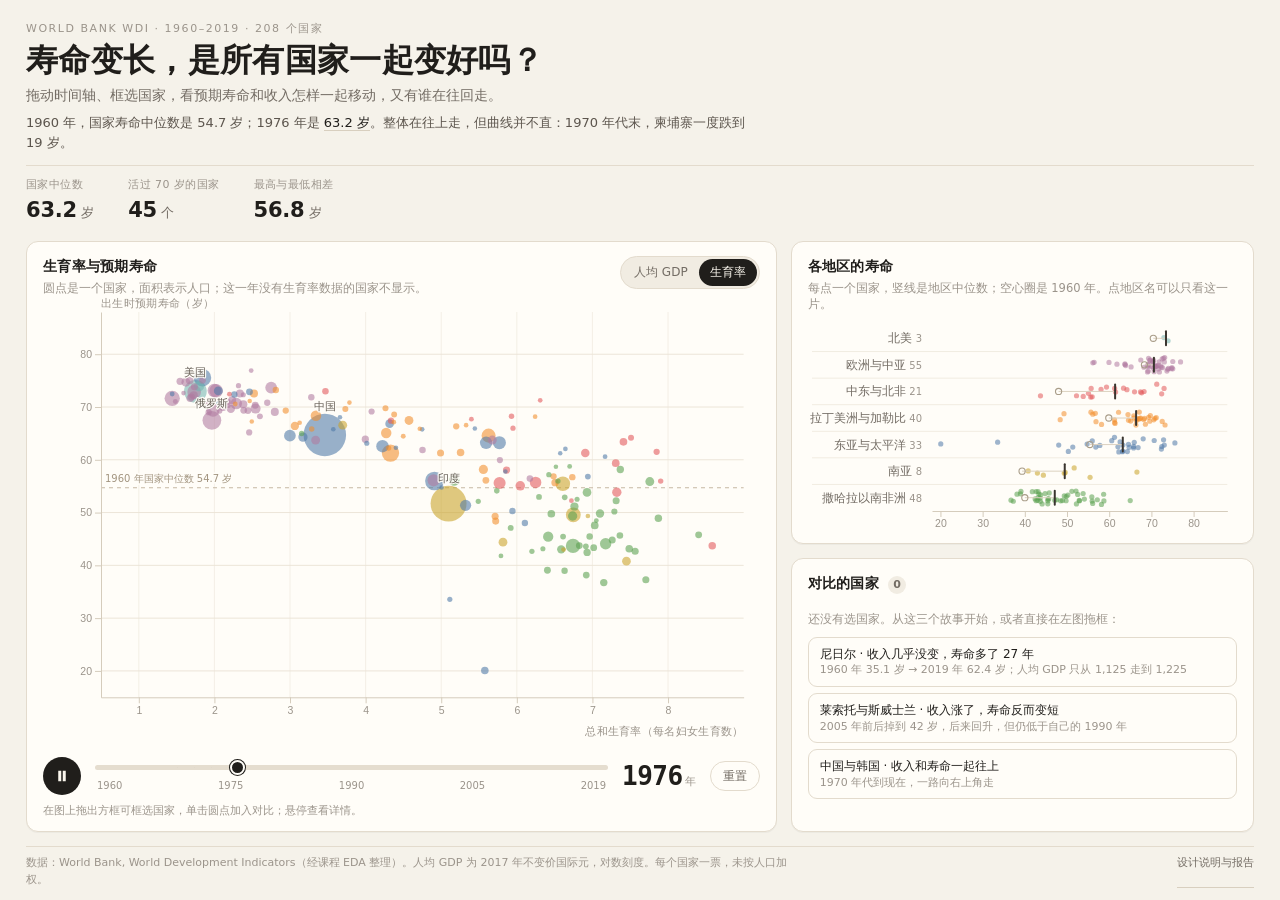
==== index.html @ 80c89c2e "feat: interactive life expectancy visualization (1960-2019) Co-authored-by: Cursor <cursoragent@curs" ====
<!doctype html>
<html lang="zh-CN">
<head>
<meta charset="utf-8">
<meta name="viewport" content="width=device-width, initial-scale=1">
<title>寿命变长，是所有国家一起变好吗？</title>
<meta name="description" content="1960–2019 年，208 个国家的预期寿命与人均 GDP 交互式可视化。">
<link rel="stylesheet" href="styles.css">
</head>
<body>
<div class="wrap">

  <header class="masthead">
    <div class="eyebrow">World Bank WDI · 1960–2019 · <span id="n-countries">208</span> 个国家</div>
    <h1>寿命变长，是所有国家一起变好吗？</h1>
    <p class="dek">拖动时间轴、框选国家，看预期寿命和收入怎样一起移动，又有谁在往回走。</p>
    <p class="story" id="story"></p>

    <div class="stats" aria-live="off">
      <div class="stat">
        <span class="stat-k">国家中位数</span>
        <span class="stat-v"><b id="stat-median">—</b> 岁</span>
      </div>
      <div class="stat">
        <span class="stat-k">活过 70 岁的国家</span>
        <span class="stat-v"><b id="stat-over70">—</b> 个</span>
      </div>
      <div class="stat">
        <span class="stat-k">最高与最低相差</span>
        <span class="stat-v"><b id="stat-spread">—</b> 岁</span>
      </div>
    </div>
  </header>

  <main>
    <section class="chart-main panel">
      <div class="chart-head">
        <div>
          <h2 id="chart-title">人均 GDP 与预期寿命</h2>
          <p class="chart-note" id="chart-note">圆点是一个国家，面积表示人口；这一年缺人均 GDP 的国家不显示。</p>
        </div>
        <div class="toggle" role="group" aria-label="横轴指标">
          <button type="button" data-metric="gdp" class="on">人均 GDP</button>
          <button type="button" data-metric="fertility">生育率</button>
        </div>
      </div>

      <div class="svg-host">
        <svg id="scatter" role="img" aria-label="预期寿命与人均 GDP 的气泡散点图，随年份变化"></svg>
      </div>

      <div class="controls">
        <button id="play" class="play" type="button" aria-label="播放时间轴">
          <svg viewBox="0 0 24 24" aria-hidden="true"><path d="M8 5v14l11-7z"/></svg>
        </button>
        <div class="slider-wrap">
          <input id="year" type="range" min="1960" max="2019" step="1" value="2019" aria-label="年份">
          <div class="ticks"><span>1960</span><span>1970</span><span>1980</span><span>1990</span><span>2000</span><span>2010</span><span>2019</span></div>
        </div>
        <div class="year-out"><b id="year-label">2019</b><span>年</span></div>
        <button id="reset" class="ghost" type="button">重置</button>
      </div>
      <p class="hint">在图上拖出方框可框选国家，单击圆点加入对比；悬停查看详情。</p>
    </section>

    <aside>
      <section class="panel regions">
        <div class="panel-head">
          <h2>各地区的寿命</h2>
          <p class="chart-note">每点一个国家，竖线是地区中位数；空心圈是 1960 年。点地区名可以只看这一片。</p>
        </div>
        <div class="svg-host regions-host">
          <svg id="regions" role="img" aria-label="按地区分组的预期寿命点图"></svg>
        </div>
      </section>

      <section class="panel selected">
        <div class="panel-head">
          <h2>对比的国家 <span class="count" id="sel-count">0</span></h2>
        </div>
        <div class="chips" id="chips"></div>
      </section>
    </aside>
  </main>

  <footer>
    <span>数据：World Bank, World Development Indicators（经课程 EDA 整理）。人均 GDP 为 2017 年不变价国际元，对数刻度。每个国家一票，未按人口加权。</span>
    <a href="report.html">设计说明与报告</a>
  </footer>

  <div class="tip" id="tip" role="status" aria-live="polite"></div>
</div>

<script src="vendor/d3.min.js"></script>
<script src="data/countries.js"></script>
<script src="app.js"></script>
</body>
</html>
---- styles.css ----
:root {
  --bg: #f5f2ea;
  --panel: #fffdf8;
  --ink: #201e1b;
  --muted: #736c64;
  --faint: #9b948b;
  --line: #e3dbcd;
  --grid: #ece5d8;
  --accent: #1c4f74;
  --shadow: 0 1px 0 rgba(32, 30, 27, 0.04);
}

* { box-sizing: border-box; }

html, body { height: 100%; }

body {
  margin: 0;
  background: var(--bg);
  color: var(--ink);
  font-family: "PingFang SC", "Microsoft YaHei", "Hiragino Sans GB", "Source Han Sans SC",
    "Noto Sans SC", system-ui, -apple-system, sans-serif;
  font-size: 14px;
  line-height: 1.55;
  -webkit-font-smoothing: antialiased;
  text-rendering: optimizeLegibility;
}

.wrap {
  height: 100%;
  max-width: 1560px;
  margin: 0 auto;
  padding: 20px 26px 12px;
  display: flex;
  flex-direction: column;
  gap: 14px;
}

/* ---------- header ---------- */

.masthead { flex: none; }

.eyebrow {
  font-size: 11px;
  letter-spacing: 0.14em;
  text-transform: uppercase;
  color: var(--faint);
  font-variant-numeric: tabular-nums;
}

h1 {
  margin: 4px 0 6px;
  font-size: clamp(24px, 2.5vw, 34px);
  line-height: 1.2;
  font-weight: 700;
  letter-spacing: 0.01em;
}

.dek {
  margin: 0;
  color: var(--muted);
  font-size: 14px;
  max-width: 62ch;
}

.story {
  margin: 6px 0 0;
  font-size: 13px;
  color: #5c554d;
  max-width: 88ch;
  min-height: 20px;
}
.story em { font-style: normal; color: var(--ink); border-bottom: 1px solid #d8cfbf; }

.stats {
  display: flex;
  flex-wrap: wrap;
  gap: 34px;
  margin-top: 12px;
  padding-top: 10px;
  border-top: 1px solid var(--line);
}

.stat { display: flex; flex-direction: column; gap: 1px; }

.stat-k {
  font-size: 11px;
  color: var(--faint);
  letter-spacing: 0.04em;
}

.stat-v {
  font-size: 13px;
  color: var(--muted);
  font-variant-numeric: tabular-nums;
}

.stat-v b {
  font-size: 21px;
  font-weight: 600;
  color: var(--ink);
  font-variant-numeric: tabular-nums;
  letter-spacing: -0.01em;
}

/* ---------- layout ---------- */

main {
  flex: 1;
  min-height: 0;
  display: grid;
  grid-template-columns: minmax(0, 1.62fr) minmax(330px, 1fr);
  gap: 14px;
}

.panel {
  background: var(--panel);
  border: 1px solid var(--line);
  border-radius: 12px;
  padding: 14px 16px 12px;
  box-shadow: var(--shadow);
  min-width: 0;
}

.chart-main {
  display: flex;
  flex-direction: column;
  min-height: 0;
  overflow: hidden;
}

.chart-head {
  display: flex;
  align-items: flex-start;
  justify-content: space-between;
  gap: 16px;
  flex: none;
}

h2 {
  margin: 0;
  font-size: 14px;
  font-weight: 600;
  letter-spacing: 0.02em;
}

.chart-note {
  margin: 2px 0 0;
  font-size: 11.5px;
  color: var(--faint);
  line-height: 1.45;
}

.svg-host {
  flex: 1;
  min-height: 250px;
  position: relative;
}

.svg-host svg { display: block; width: 100%; height: 100%; }

.regions-host { flex: none; height: 218px; min-height: 0; }

/* ---------- toggle ---------- */

.toggle {
  display: inline-flex;
  background: #f1ece2;
  border: 1px solid var(--line);
  border-radius: 999px;
  padding: 2px;
  flex: none;
}

.toggle button {
  appearance: none;
  border: 0;
  background: transparent;
  color: var(--muted);
  font: inherit;
  font-size: 12px;
  padding: 4px 11px;
  border-radius: 999px;
  cursor: pointer;
  transition: background 0.18s ease, color 0.18s ease;
}

.toggle button.on {
  background: var(--ink);
  color: #fbf7ee;
}

.toggle button:focus-visible,
.ghost:focus-visible,
.play:focus-visible {
  outline: 2px solid var(--accent);
  outline-offset: 2px;
}

/* ---------- controls ---------- */

.controls {
  flex: none;
  display: flex;
  align-items: center;
  gap: 14px;
  padding-top: 8px;
  margin-top: 4px;
}

.play {
  flex: none;
  width: 38px;
  height: 38px;
  border-radius: 50%;
  border: 0;
  background: var(--ink);
  color: #fbf7ee;
  display: grid;
  place-items: center;
  cursor: pointer;
  transition: transform 0.15s ease, background 0.15s ease;
}
.play:hover { transform: scale(1.06); }
.play svg { width: 18px; height: 18px; fill: currentColor; }

.slider-wrap { flex: 1; min-width: 0; }

#year {
  appearance: none;
  -webkit-appearance: none;
  width: 100%;
  height: 18px;
  background: transparent;
  cursor: pointer;
  display: block;
  margin: 0;
}

#year::-webkit-slider-runnable-track {
  height: 5px;
  background: #e5ddcf;
  border-radius: 999px;
}
#year::-moz-range-track {
  height: 5px;
  background: #e5ddcf;
  border-radius: 999px;
}
#year::-webkit-slider-thumb {
  -webkit-appearance: none;
  width: 15px;
  height: 15px;
  margin-top: -5px;
  border-radius: 50%;
  background: var(--ink);
  border: 2.5px solid #fffdf8;
  box-shadow: 0 0 0 1px var(--ink);
}
#year::-moz-range-thumb {
  width: 15px;
  height: 15px;
  border-radius: 50%;
  background: var(--ink);
  border: 2.5px solid #fffdf8;
  box-shadow: 0 0 0 1px var(--ink);
}

.ticks {
  display: flex;
  justify-content: space-between;
  font-size: 10px;
  color: var(--faint);
  font-variant-numeric: tabular-nums;
  margin-top: 1px;
  padding: 0 2px;
}

.year-out {
  flex: none;
  display: flex;
  align-items: baseline;
  gap: 2px;
  color: var(--ink);
}
.year-out b {
  font-family: ui-monospace, "SF Mono", "Cascadia Mono", Consolas, monospace;
  font-size: 26px;
  font-weight: 600;
  letter-spacing: -0.02em;
  font-variant-numeric: tabular-nums;
}
.year-out span { font-size: 11px; color: var(--faint); }

.ghost {
  flex: none;
  appearance: none;
  border: 1px solid var(--line);
  background: transparent;
  color: var(--muted);
  font: inherit;
  font-size: 12px;
  padding: 5px 12px;
  border-radius: 999px;
  cursor: pointer;
  transition: border-color 0.15s ease, color 0.15s ease;
}
.ghost:hover { border-color: var(--faint); color: var(--ink); }

.hint {
  margin: 6px 0 0;
  font-size: 11px;
  color: var(--faint);
  flex: none;
}

/* ---------- aside ---------- */

aside {
  display: flex;
  flex-direction: column;
  gap: 14px;
  min-height: 0;
  min-width: 0;
}

.panel-head { flex: none; }

.count {
  display: inline-grid;
  place-items: center;
  min-width: 18px;
  height: 18px;
  padding: 0 5px;
  margin-left: 4px;
  border-radius: 9px;
  background: #f1ece2;
  color: var(--muted);
  font-size: 11px;
  font-variant-numeric: tabular-nums;
}

.selected {
  flex: 1;
  min-height: 0;
  display: flex;
  flex-direction: column;
}

.chips {
  margin-top: 8px;
  display: grid;
  grid-template-columns: 1fr 1fr;
  gap: 8px;
  overflow-y: auto;
  align-content: start;
  min-height: 0;
  padding-bottom: 2px;
}

.chip {
  border: 1px solid var(--line);
  border-radius: 9px;
  padding: 7px 9px 5px;
  background: #fbf7ee;
  position: relative;
  cursor: default;
  transition: border-color 0.15s ease;
}
.chip:hover { border-color: #cbc1af; }

.chip-top {
  display: flex;
  align-items: baseline;
  gap: 6px;
  font-size: 12px;
  min-width: 0;
}

.chip-name {
  font-weight: 600;
  white-space: nowrap;
  overflow: hidden;
  text-overflow: ellipsis;
}

.chip-delta {
  margin-left: auto;
  font-size: 11px;
  color: var(--muted);
  font-variant-numeric: tabular-nums;
  white-space: nowrap;
}
.chip-delta.down { color: #b4482f; }

.chip-x {
  appearance: none;
  border: 0;
  background: transparent;
  color: var(--faint);
  cursor: pointer;
  font-size: 13px;
  line-height: 1;
  padding: 0 0 0 2px;
}
.chip-x:hover { color: var(--ink); }

.chip svg { display: block; width: 100%; height: 30px; margin-top: 2px; }

.chip-note {
  font-size: 10.5px;
  color: var(--faint);
  font-variant-numeric: tabular-nums;
  white-space: nowrap;
  overflow: hidden;
  text-overflow: ellipsis;
}

/* ---------- presets (empty state) ---------- */

.presets {
  margin-top: 8px;
  display: flex;
  flex-direction: column;
  gap: 6px;
  grid-column: 1 / -1;
}

.chips-more {
  grid-column: 1 / -1;
  margin: 2px 0 0;
  font-size: 11px;
  color: var(--faint);
  line-height: 1.5;
}

.presets p {
  margin: 0 0 2px;
  font-size: 11.5px;
  color: var(--faint);
}

.preset {
  appearance: none;
  text-align: left;
  border: 1px solid var(--line);
  background: transparent;
  border-radius: 9px;
  padding: 8px 11px;
  font: inherit;
  font-size: 12px;
  color: var(--ink);
  cursor: pointer;
  line-height: 1.4;
  transition: background 0.15s ease, border-color 0.15s ease;
}
.preset:hover { background: #fbf7ee; border-color: #cbc1af; }
.preset small { color: var(--faint); display: block; font-size: 11px; }

/* ---------- footer ---------- */

footer {
  flex: none;
  display: flex;
  justify-content: space-between;
  gap: 18px;
  font-size: 11px;
  color: var(--faint);
  line-height: 1.5;
  border-top: 1px solid var(--line);
  padding-top: 8px;
}
footer span { max-width: 110ch; }
footer a { color: var(--muted); text-decoration: none; border-bottom: 1px solid #d8cfbf; white-space: nowrap; }
footer a:hover { color: var(--ink); }

/* ---------- tooltip ---------- */

.tip {
  position: fixed;
  left: 0;
  top: 0;
  z-index: 20;
  pointer-events: none;
  background: #211f1c;
  color: #f7f2e8;
  border-radius: 8px;
  padding: 9px 11px;
  font-size: 12px;
  line-height: 1.5;
  box-shadow: 0 6px 22px rgba(30, 26, 20, 0.22);
  opacity: 0;
  transform: translateY(4px);
  transition: opacity 0.12s ease, transform 0.12s ease;
  max-width: 250px;
}
.tip.on { opacity: 1; transform: translateY(0); }
.tip b { font-weight: 600; }
.tip .tip-head { display: flex; align-items: baseline; gap: 6px; }
.tip .tip-head span { color: #b4ab9d; font-size: 11px; }
.tip dl { display: grid; grid-template-columns: auto 1fr; gap: 1px 12px; margin: 5px 0 0; }
.tip dt { color: #b4ab9d; font-size: 11.5px; }
.tip dd { margin: 0; text-align: right; font-variant-numeric: tabular-nums; }

/* ---------- svg text ---------- */

.axis text {
  fill: var(--faint);
  font-size: 10.5px;
  font-variant-numeric: tabular-nums;
}
.axis path, .axis line { stroke: #d5ccbc; }
.grid line { stroke: var(--grid); stroke-width: 1; }
.axis-label { fill: var(--faint); font-size: 10.5px; letter-spacing: 0.03em; }

.row-label {
  font-size: 11.5px;
  fill: var(--muted);
  cursor: pointer;
  transition: fill 0.15s ease;
}
.row-label:hover, .row-label.active { fill: var(--ink); font-weight: 600; }
.row-label .n { fill: var(--faint); font-size: 10px; font-weight: 400; }

.brush .selection {
  fill: #1c4f74;
  fill-opacity: 0.06;
  stroke: #1c4f74;
  stroke-opacity: 0.45;
  stroke-dasharray: 3 3;
}

/* ---------- responsive ---------- */

@media (max-width: 1120px) {
  .wrap { height: auto; min-height: 100%; }
  main { grid-template-columns: 1fr; }
  .chart-main { min-height: 560px; }
  aside { display: grid; grid-template-columns: 1fr 1fr; align-items: start; }
  .selected { min-height: 260px; }
  .regions-host { height: 230px; }
}

@media (max-width: 760px) {
  .wrap { padding: 16px 14px 10px; }
  aside { grid-template-columns: 1fr; }
  .stats { gap: 20px; }
  .chart-main { min-height: 520px; }
  .chips { grid-template-columns: 1fr; }
  footer { flex-direction: column; gap: 4px; }
}

@media (max-height: 780px) and (min-width: 1121px) {
  .wrap { padding-top: 14px; gap: 10px; }
  h1 { font-size: 26px; }
  .stats { margin-top: 8px; padding-top: 8px; }
  .regions-host { height: 196px; }
}
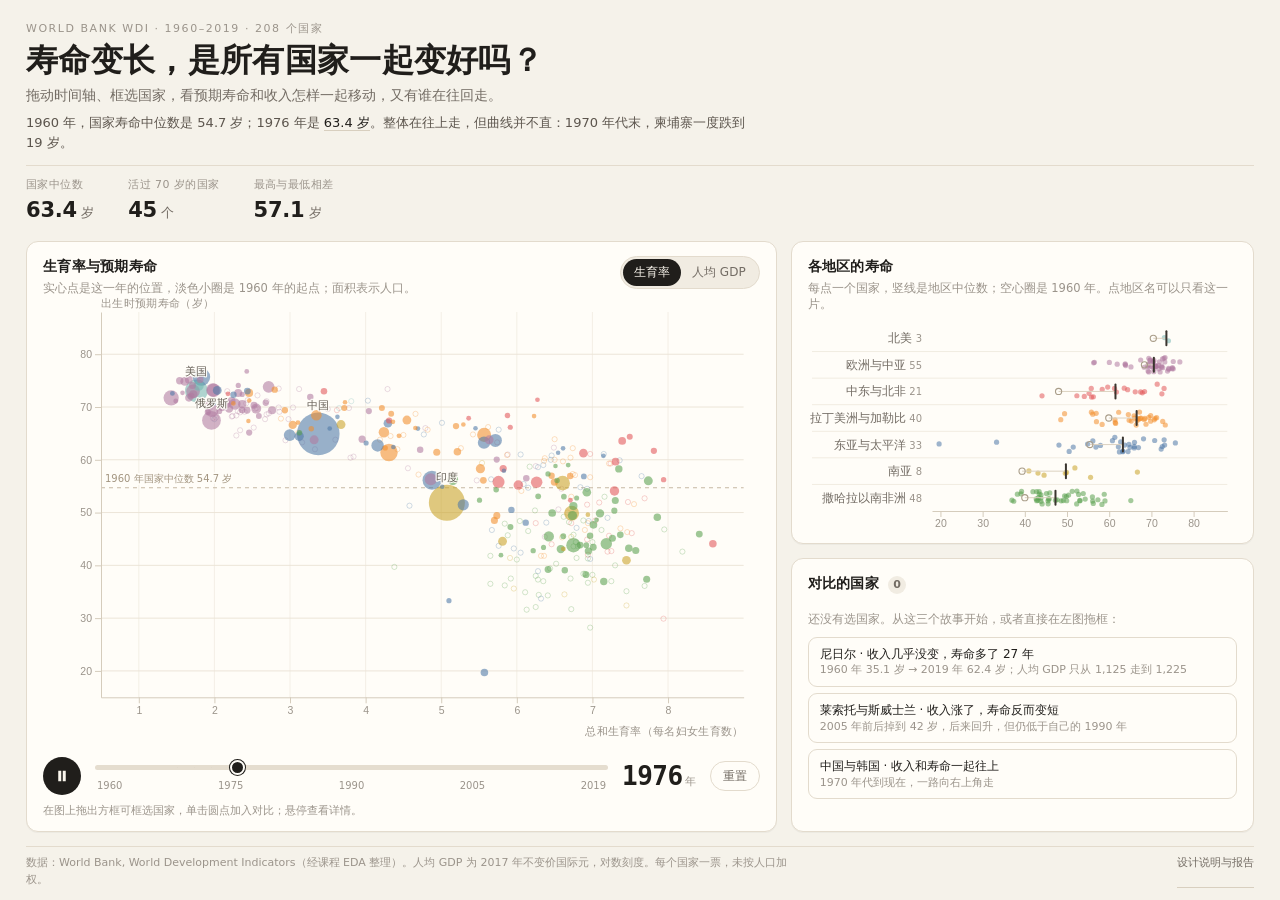
==== commit 3d6fcce5: "fix: default to fertility axis; lesotho preset switches to GDP" ====
--- a/index.html
+++ b/index.html
@@ -36,17 +36,17 @@
     <section class="chart-main panel">
       <div class="chart-head">
         <div>
-          <h2 id="chart-title">人均 GDP 与预期寿命</h2>
-          <p class="chart-note" id="chart-note">圆点是一个国家，面积表示人口；这一年缺人均 GDP 的国家不显示。</p>
+          <h2 id="chart-title">生育率与预期寿命</h2>
+          <p class="chart-note" id="chart-note">实心点是这一年的位置，淡色小圈是 1960 年的起点；面积表示人口。</p>
         </div>
         <div class="toggle" role="group" aria-label="横轴指标">
-          <button type="button" data-metric="gdp" class="on">人均 GDP</button>
-          <button type="button" data-metric="fertility">生育率</button>
+          <button type="button" data-metric="fertility" class="on">生育率</button>
+          <button type="button" data-metric="gdp">人均 GDP</button>
         </div>
       </div>
 
       <div class="svg-host">
-        <svg id="scatter" role="img" aria-label="预期寿命与人均 GDP 的气泡散点图，随年份变化"></svg>
+        <svg id="scatter" role="img" aria-label="预期寿命的散点图，横轴可在生育率与人均 GDP 之间切换，随年份变化"></svg>
       </div>
 
       <div class="controls">
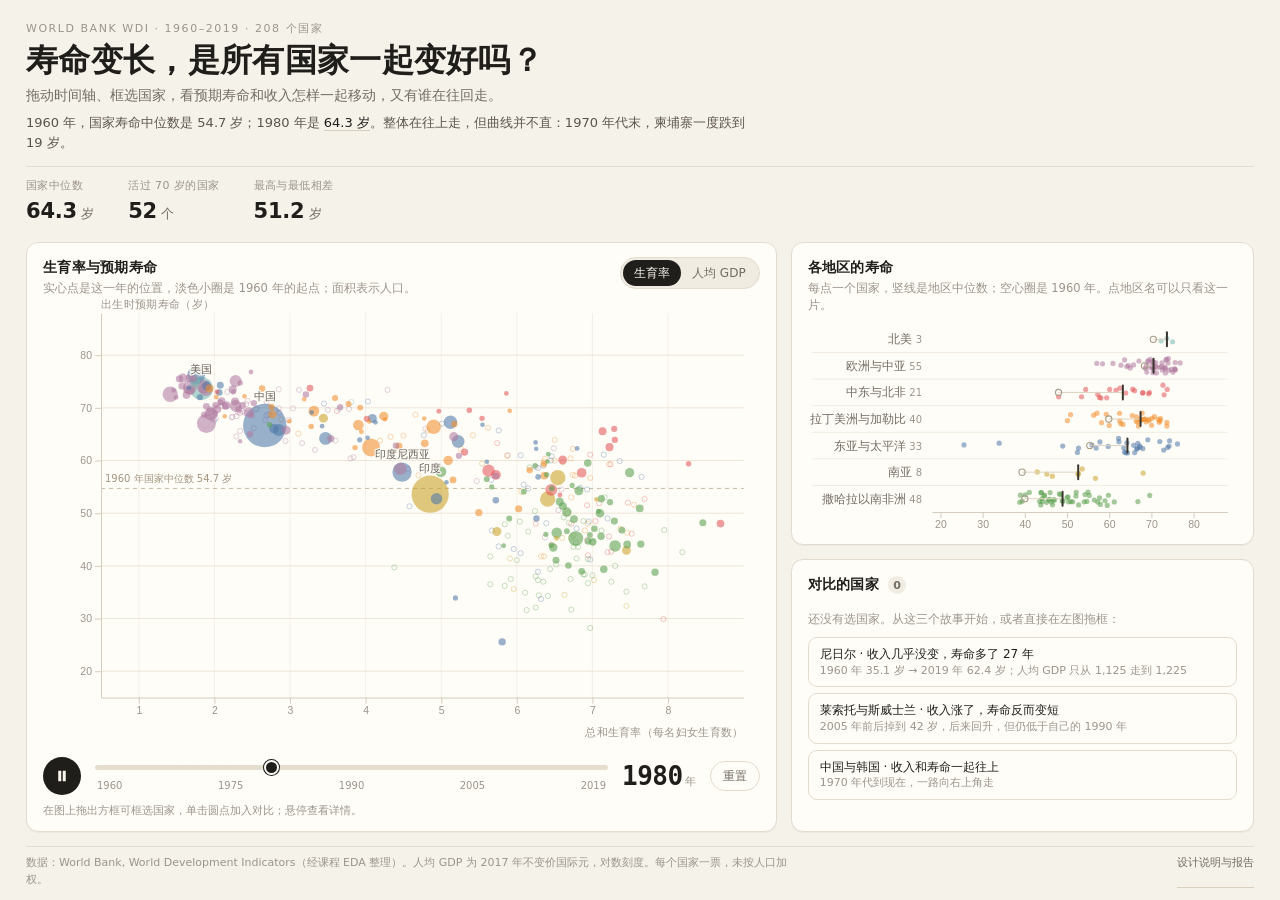
==== commit ce6d10af: "chore: version asset URLs so deploys take effect immediately" ====
--- a/index.html
+++ b/index.html
@@ -5,7 +5,7 @@
 <meta name="viewport" content="width=device-width, initial-scale=1">
 <title>寿命变长，是所有国家一起变好吗？</title>
 <meta name="description" content="1960–2019 年，208 个国家的预期寿命与人均 GDP 交互式可视化。">
-<link rel="stylesheet" href="styles.css">
+<link rel="stylesheet" href="styles.css?v=20261110">
 </head>
 <body>
 <div class="wrap">
@@ -93,6 +93,6 @@
 
 <script src="vendor/d3.min.js"></script>
 <script src="data/countries.js"></script>
-<script src="app.js"></script>
+<script src="app.js?v=20261110"></script>
 </body>
 </html>
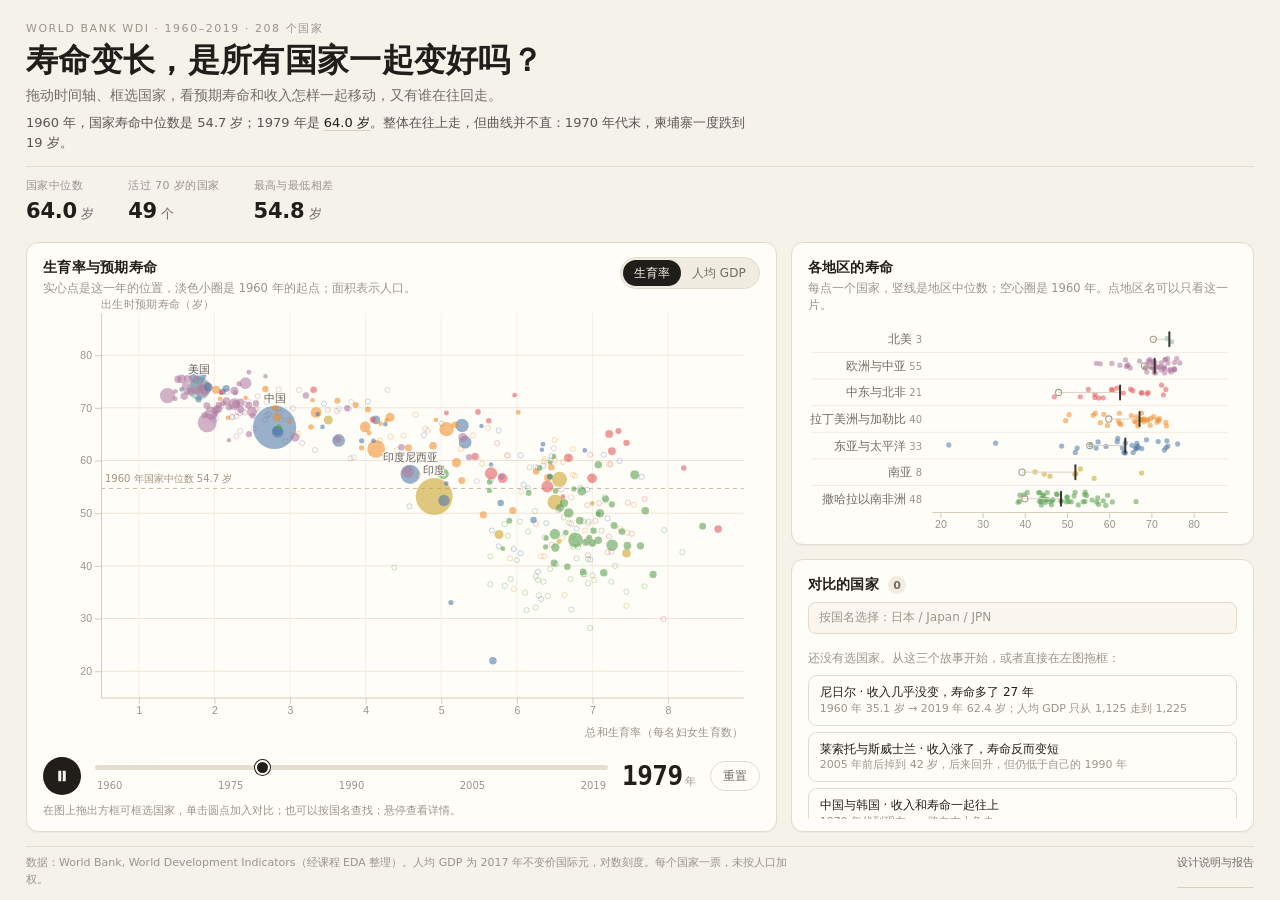
==== commit 8649af16: "feat: search countries by name (zh, en, iso code) - add a combobox above the comparison chips: match" ====
--- a/index.html
+++ b/index.html
@@ -5,7 +5,7 @@
 <meta name="viewport" content="width=device-width, initial-scale=1">
 <title>寿命变长，是所有国家一起变好吗？</title>
 <meta name="description" content="1960–2019 年，208 个国家的预期寿命与人均 GDP 交互式可视化。">
-<link rel="stylesheet" href="styles.css?v=20261110">
+<link rel="stylesheet" href="styles.css?v=20261110b">
 </head>
 <body>
 <div class="wrap">
@@ -60,7 +60,7 @@
         <div class="year-out"><b id="year-label">2019</b><span>年</span></div>
         <button id="reset" class="ghost" type="button">重置</button>
       </div>
-      <p class="hint">在图上拖出方框可框选国家，单击圆点加入对比；悬停查看详情。</p>
+      <p class="hint">在图上拖出方框可框选国家，单击圆点加入对比；也可以按国名查找；悬停查看详情。</p>
     </section>
 
     <aside>
@@ -77,6 +77,12 @@
       <section class="panel selected">
         <div class="panel-head">
           <h2>对比的国家 <span class="count" id="sel-count">0</span></h2>
+          <div class="search" id="search-wrap">
+            <input id="country-search" type="text" role="combobox" autocomplete="off" spellcheck="false"
+              placeholder="按国名选择：日本 / Japan / JPN" aria-label="按国家名字查找并加入对比"
+              aria-expanded="false" aria-autocomplete="list" aria-controls="country-list">
+            <ul class="suggest" id="country-list" role="listbox" aria-label="匹配的国家" hidden></ul>
+          </div>
         </div>
         <div class="chips" id="chips"></div>
       </section>
@@ -93,6 +99,6 @@
 
 <script src="vendor/d3.min.js"></script>
 <script src="data/countries.js"></script>
-<script src="app.js?v=20261110"></script>
+<script src="app.js?v=20261110b"></script>
 </body>
 </html>
--- a/styles.css
+++ b/styles.css
@@ -345,6 +345,106 @@
   min-height: 0;
   display: flex;
   flex-direction: column;
+}
+
+.selected .panel-head {
+  display: flex;
+  flex-direction: column;
+  gap: 7px;
+}
+
+/* ---------- search by country name ---------- */
+
+.search { position: relative; }
+
+#country-search {
+  appearance: none;
+  -webkit-appearance: none;
+  width: 100%;
+  border: 1px solid var(--line);
+  background: #fbf7ee;
+  border-radius: 8px;
+  padding: 5px 10px;
+  font: inherit;
+  font-size: 12px;
+  line-height: 1.6;
+  color: var(--ink);
+  transition: border-color 0.15s ease, background 0.15s ease, box-shadow 0.15s ease;
+}
+#country-search::placeholder { color: var(--faint); }
+#country-search:hover { border-color: #cbc1af; }
+#country-search:focus {
+  outline: none;
+  background: var(--panel);
+  border-color: #b9ac95;
+  box-shadow: 0 0 0 3px rgba(28, 79, 116, 0.08);
+}
+
+.suggest {
+  position: absolute;
+  z-index: 30;
+  top: calc(100% + 4px);
+  left: 0;
+  right: 0;
+  margin: 0;
+  padding: 3px;
+  list-style: none;
+  background: var(--panel);
+  border: 1px solid var(--line);
+  border-radius: 9px;
+  box-shadow: 0 10px 26px rgba(32, 30, 27, 0.14);
+  max-height: 232px;
+  overflow-y: auto;
+  overscroll-behavior: contain;
+}
+.suggest[hidden] { display: none; }
+
+.sug {
+  display: grid;
+  grid-template-columns: auto minmax(0, 1fr);
+  column-gap: 8px;
+  padding: 5px 8px 6px;
+  border-radius: 6px;
+  cursor: pointer;
+}
+.sug[aria-selected='true'] { background: #f1ece2; }
+
+.sug-name {
+  font-size: 12.5px;
+  color: var(--ink);
+  white-space: nowrap;
+}
+.sug-en {
+  font-size: 10.5px;
+  color: var(--faint);
+  text-align: right;
+  white-space: nowrap;
+  overflow: hidden;
+  text-overflow: ellipsis;
+  align-self: center;
+}
+.sug-meta {
+  grid-column: 1 / -1;
+  font-size: 10.5px;
+  color: var(--faint);
+  font-variant-numeric: tabular-nums;
+  white-space: nowrap;
+  overflow: hidden;
+  text-overflow: ellipsis;
+}
+.sug.is-on .sug-meta { color: var(--accent); }
+.sug mark {
+  background: #efe0ba;
+  color: inherit;
+  border-radius: 2px;
+  padding: 0 1px;
+}
+
+.sug-empty {
+  padding: 8px;
+  font-size: 11.5px;
+  color: var(--faint);
+  line-height: 1.45;
 }
 
 .chips {
@@ -550,6 +650,13 @@
   footer { flex-direction: column; gap: 4px; }
 }
 
+/* 手机上输入框小于 16px 会触发 iOS 自动放大页面 */
+@media (pointer: coarse) {
+  #country-search { font-size: 16px; padding: 7px 11px; }
+  .sug-name { font-size: 15px; }
+  .sug-en, .sug-meta { font-size: 12px; }
+}
+
 @media (max-height: 780px) and (min-width: 1121px) {
   .wrap { padding-top: 14px; gap: 10px; }
   h1 { font-size: 26px; }
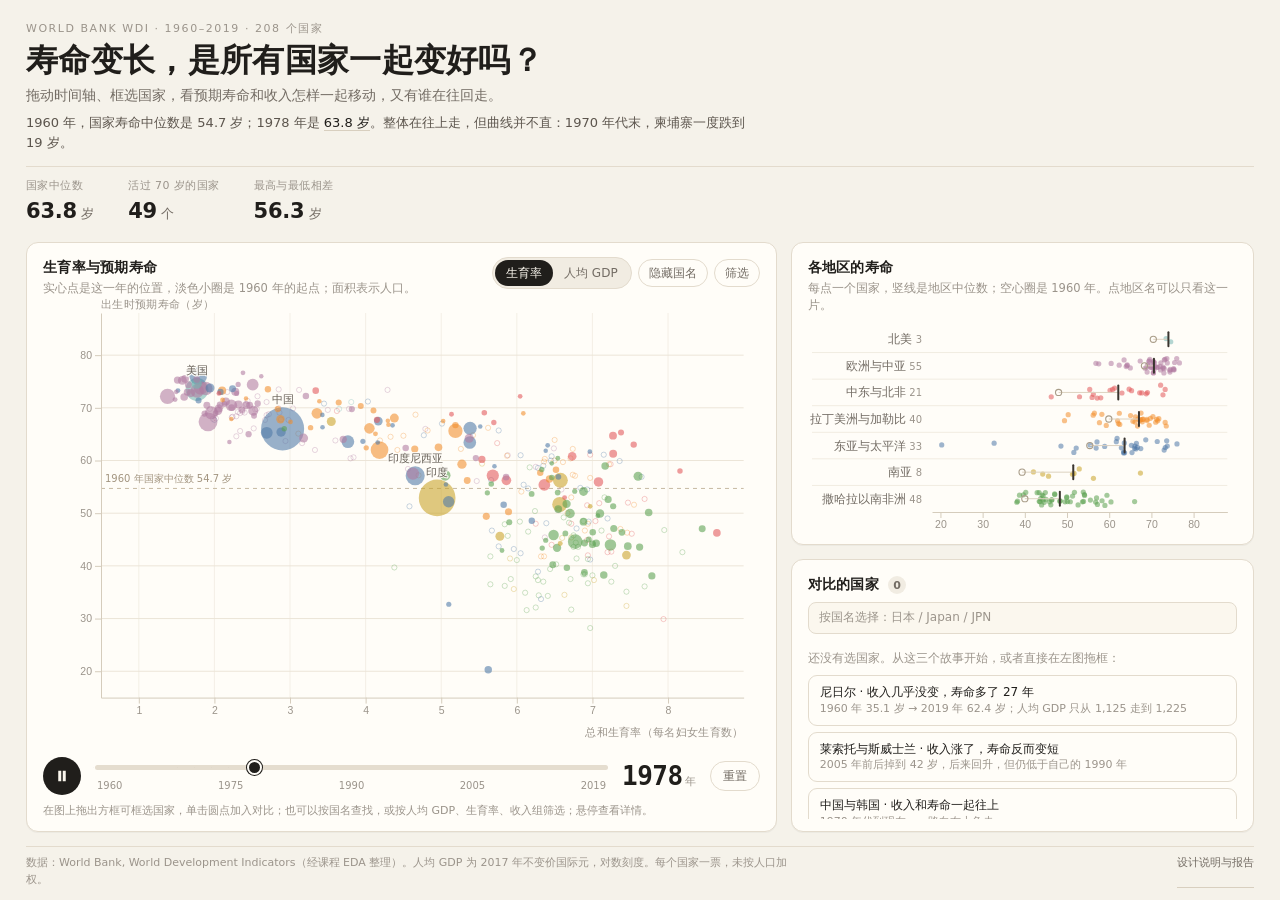
==== commit 4a7c4bdd: "feat: label toggle and GDP/fertility/income filtering - add a 隐藏国名 / 显示国名 switch in the chart header" ====
--- a/index.html
+++ b/index.html
@@ -5,7 +5,7 @@
 <meta name="viewport" content="width=device-width, initial-scale=1">
 <title>寿命变长，是所有国家一起变好吗？</title>
 <meta name="description" content="1960–2019 年，208 个国家的预期寿命与人均 GDP 交互式可视化。">
-<link rel="stylesheet" href="styles.css?v=20261110b">
+<link rel="stylesheet" href="styles.css?v=20261110c">
 </head>
 <body>
 <div class="wrap">
@@ -35,13 +35,48 @@
   <main>
     <section class="chart-main panel">
       <div class="chart-head">
-        <div>
+        <div class="chart-head-main">
           <h2 id="chart-title">生育率与预期寿命</h2>
           <p class="chart-note" id="chart-note">实心点是这一年的位置，淡色小圈是 1960 年的起点；面积表示人口。</p>
         </div>
-        <div class="toggle" role="group" aria-label="横轴指标">
-          <button type="button" data-metric="fertility" class="on">生育率</button>
-          <button type="button" data-metric="gdp">人均 GDP</button>
+        <div class="chart-tools">
+          <div class="toggle" role="group" aria-label="横轴指标">
+            <button type="button" data-metric="fertility" class="on">生育率</button>
+            <button type="button" data-metric="gdp">人均 GDP</button>
+          </div>
+          <button id="labels-btn" class="tool-btn" type="button" title="在主图上隐藏被选中国家的名字">隐藏国名</button>
+          <button id="filter-btn" class="tool-btn" type="button" aria-expanded="false" aria-controls="filter-panel"
+            title="按人均 GDP、生育率、收入组筛选国家">筛选<span class="tool-badge" id="filter-badge" hidden>0</span></button>
+
+          <div class="filter-panel" id="filter-panel" hidden>
+            <div class="flt-head">
+              <h3>按指标筛选国家</h3>
+              <button id="filter-clear" class="flt-clear" type="button">清除</button>
+            </div>
+            <p class="flt-note">条件在 <b id="flt-year">2019</b> 年上取值；在轴上拖出一段即选定范围，播放时间轴时会逐年重算。</p>
+
+            <div class="flt-block">
+              <div class="flt-row"><span>人均 GDP</span><b id="flt-gdp-val">全部</b></div>
+              <svg id="flt-gdp" role="img" aria-label="人均 GDP 筛选范围"></svg>
+            </div>
+
+            <div class="flt-block">
+              <div class="flt-row"><span>生育率</span><b id="flt-fert-val">全部</b></div>
+              <svg id="flt-fert" role="img" aria-label="生育率筛选范围"></svg>
+            </div>
+
+            <div class="flt-block">
+              <div class="flt-row"><span>收入组</span><b id="flt-income-val">全部</b></div>
+              <div class="flt-income" id="flt-income"></div>
+            </div>
+
+            <p class="flt-warn" id="flt-warn" hidden>人均 GDP 自 1990 年才有记录：这一年 GDP 条件暂不生效，只按生育率与收入组筛选。</p>
+
+            <div class="flt-foot">
+              <span class="flt-count" id="flt-count">—</span>
+              <button class="flt-add" id="flt-add" type="button" disabled>加入对比</button>
+            </div>
+          </div>
         </div>
       </div>
 
@@ -60,7 +95,7 @@
         <div class="year-out"><b id="year-label">2019</b><span>年</span></div>
         <button id="reset" class="ghost" type="button">重置</button>
       </div>
-      <p class="hint">在图上拖出方框可框选国家，单击圆点加入对比；也可以按国名查找；悬停查看详情。</p>
+      <p class="hint">在图上拖出方框可框选国家，单击圆点加入对比；也可以按国名查找，或按人均 GDP、生育率、收入组筛选；悬停查看详情。</p>
     </section>
 
     <aside>
@@ -99,6 +134,6 @@
 
 <script src="vendor/d3.min.js"></script>
 <script src="data/countries.js"></script>
-<script src="app.js?v=20261110b"></script>
+<script src="app.js?v=20261110c"></script>
 </body>
 </html>
--- a/styles.css
+++ b/styles.css
@@ -134,7 +134,14 @@
   align-items: flex-start;
   justify-content: space-between;
   gap: 16px;
+  flex-wrap: wrap;
   flex: none;
+  position: relative;
+}
+
+.chart-head-main {
+  flex: 1 1 240px;
+  min-width: 0;
 }
 
 h2 {
@@ -195,6 +202,217 @@
 .play:focus-visible {
   outline: 2px solid var(--accent);
   outline-offset: 2px;
+}
+
+/* ---------- chart tools: labels toggle + filter popover ---------- */
+
+.chart-tools {
+  flex: 0 0 auto;
+  display: flex;
+  align-items: center;
+  flex-wrap: wrap;
+  justify-content: flex-end;
+  gap: 6px;
+}
+
+.tool-btn {
+  appearance: none;
+  display: inline-flex;
+  align-items: center;
+  gap: 2px;
+  border: 1px solid var(--line);
+  background: transparent;
+  color: var(--muted);
+  font: inherit;
+  font-size: 12px;
+  line-height: 1.5;
+  padding: 4px 10px;
+  border-radius: 999px;
+  cursor: pointer;
+  white-space: nowrap;
+  transition: border-color 0.15s ease, color 0.15s ease, background 0.15s ease;
+}
+.tool-btn:hover { border-color: #cbc1af; color: var(--ink); }
+.tool-btn.on { background: var(--ink); border-color: var(--ink); color: #fbf7ee; }
+.tool-btn.off { border-style: dashed; color: var(--faint); }
+.tool-btn:focus-visible { outline: 2px solid var(--accent); outline-offset: 2px; }
+
+.tool-badge {
+  display: inline-grid;
+  place-items: center;
+  min-width: 15px;
+  height: 15px;
+  padding: 0 4px;
+  margin-left: 5px;
+  border-radius: 8px;
+  background: var(--accent);
+  color: #fff;
+  font-size: 10px;
+  font-variant-numeric: tabular-nums;
+}
+.tool-badge[hidden] { display: none; }
+
+.filter-panel {
+  position: fixed;
+  z-index: 60;
+  top: 0;
+  left: 0;
+  width: min(332px, calc(100vw - 32px));
+  max-height: calc(100vh - 20px);
+  overflow-y: auto;
+  overscroll-behavior: contain;
+  padding: 10px 12px 11px;
+  background: var(--panel);
+  border: 1px solid var(--line);
+  border-radius: 11px;
+  box-shadow: 0 14px 34px rgba(32, 30, 27, 0.16);
+}
+.filter-panel[hidden] { display: none; }
+
+.flt-head {
+  display: flex;
+  align-items: baseline;
+  justify-content: space-between;
+  gap: 10px;
+}
+.flt-head h3 {
+  margin: 0;
+  font-size: 12.5px;
+  font-weight: 600;
+  letter-spacing: 0.02em;
+}
+.flt-clear {
+  appearance: none;
+  border: 0;
+  background: transparent;
+  padding: 0;
+  color: var(--faint);
+  font: inherit;
+  font-size: 11px;
+  cursor: pointer;
+  border-bottom: 1px solid #d8cfbf;
+}
+.flt-clear:hover { color: var(--ink); }
+
+.flt-note {
+  margin: 4px 0 2px;
+  font-size: 10.5px;
+  color: var(--faint);
+  line-height: 1.5;
+}
+.flt-note b { color: var(--muted); font-weight: 600; font-variant-numeric: tabular-nums; }
+
+.flt-block { margin-top: 9px; }
+
+.flt-row {
+  display: flex;
+  align-items: baseline;
+  justify-content: space-between;
+  gap: 8px;
+  font-size: 11.5px;
+  color: var(--muted);
+}
+.flt-row b {
+  color: var(--ink);
+  font-weight: 600;
+  font-size: 11px;
+  font-variant-numeric: tabular-nums;
+}
+
+.flt-block svg { display: block; margin-top: 1px; }
+
+.filter-panel .flt-ticks .tick text {
+  fill: var(--faint);
+  font-size: 9.5px;
+  font-variant-numeric: tabular-nums;
+}
+.filter-panel .flt-ticks .domain { display: none; }
+.filter-panel .flt-ticks .tick line { stroke: #d5ccbc; }
+
+.filter-panel .flt-brush .selection {
+  fill: #1c4f74;
+  fill-opacity: 0.1;
+  stroke: #1c4f74;
+  stroke-opacity: 0.45;
+  shape-rendering: crispEdges;
+}
+.filter-panel .flt-brush .handle {
+  fill: #1c4f74;
+  fill-opacity: 0.3;
+}
+.filter-panel .flt-brush .overlay { cursor: crosshair; }
+
+.flt-income {
+  display: flex;
+  flex-wrap: wrap;
+  gap: 4px;
+  margin-top: 2px;
+}
+
+.pill { position: relative; display: inline-block; }
+.pill input {
+  position: absolute;
+  width: 1px;
+  height: 1px;
+  opacity: 0;
+  margin: 0;
+  pointer-events: none;
+}
+.pill span {
+  display: block;
+  border: 1px solid var(--line);
+  border-radius: 999px;
+  padding: 3px 9px;
+  font-size: 11px;
+  color: var(--muted);
+  cursor: pointer;
+  transition: background 0.15s ease, border-color 0.15s ease, color 0.15s ease;
+}
+.pill span:hover { border-color: #cbc1af; color: var(--ink); }
+.pill.on span { background: var(--ink); border-color: var(--ink); color: #fbf7ee; }
+.pill input:focus-visible + span { outline: 2px solid var(--accent); outline-offset: 1px; }
+
+.flt-warn {
+  margin: 8px 0 0;
+  font-size: 10.5px;
+  line-height: 1.5;
+  color: #a4682f;
+}
+.flt-warn[hidden] { display: none; }
+
+.flt-foot {
+  display: flex;
+  align-items: center;
+  justify-content: space-between;
+  gap: 8px;
+  margin-top: 10px;
+  padding-top: 8px;
+  border-top: 1px solid var(--line);
+}
+
+.flt-count {
+  font-size: 11px;
+  color: var(--muted);
+  font-variant-numeric: tabular-nums;
+}
+
+.flt-add {
+  appearance: none;
+  border: 1px solid var(--ink);
+  background: var(--ink);
+  color: #fbf7ee;
+  font: inherit;
+  font-size: 11.5px;
+  padding: 4px 11px;
+  border-radius: 999px;
+  cursor: pointer;
+}
+.flt-add:hover { background: #35322c; }
+.flt-add:disabled {
+  background: transparent;
+  border-color: var(--line);
+  color: var(--faint);
+  cursor: default;
 }
 
 /* ---------- controls ---------- */
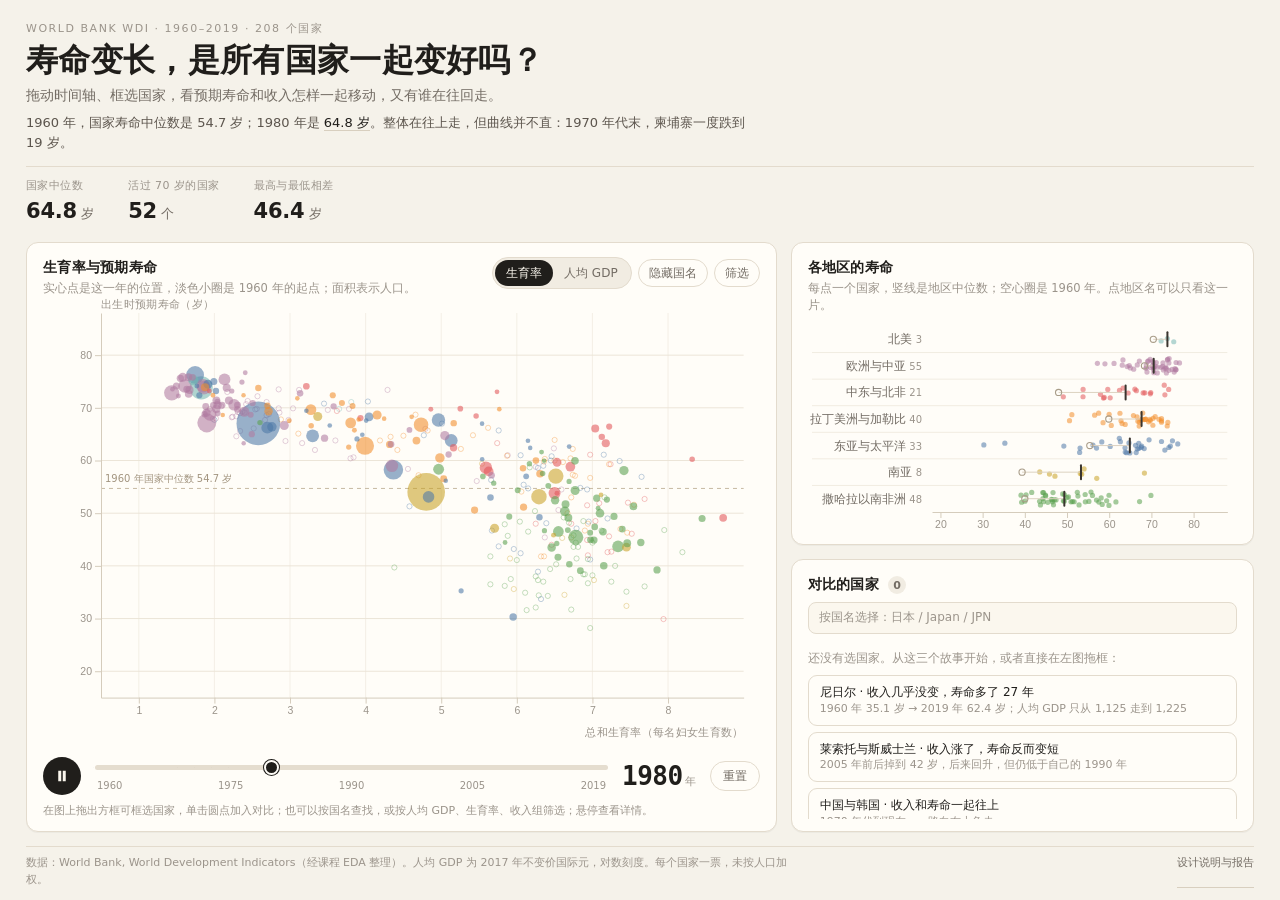
==== commit e4277ce3: "feat: typeable filter ranges, quieter labels, clear-all button - replace the read-only range caption" ====
--- a/index.html
+++ b/index.html
@@ -5,7 +5,7 @@
 <meta name="viewport" content="width=device-width, initial-scale=1">
 <title>寿命变长，是所有国家一起变好吗？</title>
 <meta name="description" content="1960–2019 年，208 个国家的预期寿命与人均 GDP 交互式可视化。">
-<link rel="stylesheet" href="styles.css?v=20261110c">
+<link rel="stylesheet" href="styles.css?v=20261110d">
 </head>
 <body>
 <div class="wrap">
@@ -53,15 +53,33 @@
               <h3>按指标筛选国家</h3>
               <button id="filter-clear" class="flt-clear" type="button">清除</button>
             </div>
-            <p class="flt-note">条件在 <b id="flt-year">2019</b> 年上取值；在轴上拖出一段即选定范围，播放时间轴时会逐年重算。</p>
+            <p class="flt-note">条件在 <b id="flt-year">2019</b> 年上取值；拖轴上的一段或直接填数字都行，播放时间轴时会逐年重算。</p>
 
             <div class="flt-block">
-              <div class="flt-row"><span>人均 GDP</span><b id="flt-gdp-val">全部</b></div>
+              <div class="flt-row">
+                <span>人均 GDP</span>
+                <span class="flt-inputs">
+                  <input id="flt-gdp-min" class="flt-num" type="number" inputmode="numeric" step="100"
+                    min="400" max="200000" placeholder="最低" aria-label="人均 GDP 下限">
+                  <span class="flt-dash">–</span>
+                  <input id="flt-gdp-max" class="flt-num" type="number" inputmode="numeric" step="100"
+                    min="400" max="200000" placeholder="最高" aria-label="人均 GDP 上限">
+                </span>
+              </div>
               <svg id="flt-gdp" role="img" aria-label="人均 GDP 筛选范围"></svg>
             </div>
 
             <div class="flt-block">
-              <div class="flt-row"><span>生育率</span><b id="flt-fert-val">全部</b></div>
+              <div class="flt-row">
+                <span>生育率</span>
+                <span class="flt-inputs">
+                  <input id="flt-fert-min" class="flt-num" type="number" inputmode="decimal" step="0.1"
+                    min="0.5" max="9" placeholder="最低" aria-label="生育率下限">
+                  <span class="flt-dash">–</span>
+                  <input id="flt-fert-max" class="flt-num" type="number" inputmode="decimal" step="0.1"
+                    min="0.5" max="9" placeholder="最高" aria-label="生育率上限">
+                </span>
+              </div>
               <svg id="flt-fert" role="img" aria-label="生育率筛选范围"></svg>
             </div>
 
@@ -111,7 +129,10 @@
 
       <section class="panel selected">
         <div class="panel-head">
-          <h2>对比的国家 <span class="count" id="sel-count">0</span></h2>
+          <div class="sel-head">
+            <h2>对比的国家 <span class="count" id="sel-count">0</span></h2>
+            <button id="sel-clear" class="sel-clear" type="button" hidden>清空全部</button>
+          </div>
           <div class="search" id="search-wrap">
             <input id="country-search" type="text" role="combobox" autocomplete="off" spellcheck="false"
               placeholder="按国名选择：日本 / Japan / JPN" aria-label="按国家名字查找并加入对比"
@@ -134,6 +155,6 @@
 
 <script src="vendor/d3.min.js"></script>
 <script src="data/countries.js"></script>
-<script src="app.js?v=20261110c"></script>
+<script src="app.js?v=20261110d"></script>
 </body>
 </html>
--- a/styles.css
+++ b/styles.css
@@ -319,6 +319,42 @@
   font-variant-numeric: tabular-nums;
 }
 
+/* 范围可以直接手填：两个数字框 + 一个短横 */
+.flt-inputs {
+  display: inline-flex;
+  align-items: center;
+  gap: 3px;
+}
+.flt-num {
+  appearance: none;
+  -moz-appearance: textfield;
+  width: 74px;
+  border: 1px solid var(--line);
+  background: #fbf7ee;
+  border-radius: 6px;
+  padding: 2px 6px;
+  font: inherit;
+  font-size: 11px;
+  text-align: right;
+  color: var(--ink);
+  font-variant-numeric: tabular-nums;
+  transition: border-color 0.15s ease, background 0.15s ease, box-shadow 0.15s ease;
+}
+.flt-num::-webkit-outer-spin-button,
+.flt-num::-webkit-inner-spin-button {
+  -webkit-appearance: none;
+  margin: 0;
+}
+.flt-num::placeholder { color: #b6ad9f; }
+.flt-num:hover { border-color: #cbc1af; }
+.flt-num:focus {
+  outline: none;
+  background: var(--panel);
+  border-color: #b9ac95;
+  box-shadow: 0 0 0 2px rgba(28, 79, 116, 0.08);
+}
+.flt-dash { color: var(--faint); font-size: 10px; }
+
 .flt-block svg { display: block; margin-top: 1px; }
 
 .filter-panel .flt-ticks .tick text {
@@ -570,6 +606,29 @@
   flex-direction: column;
   gap: 7px;
 }
+
+.sel-head {
+  display: flex;
+  align-items: baseline;
+  justify-content: space-between;
+  gap: 8px;
+}
+
+.sel-clear {
+  appearance: none;
+  border: 0;
+  background: transparent;
+  padding: 0;
+  color: var(--faint);
+  font: inherit;
+  font-size: 11px;
+  cursor: pointer;
+  white-space: nowrap;
+  border-bottom: 1px solid #d8cfbf;
+}
+.sel-clear:hover { color: #b4482f; border-color: #dcae9f; }
+.sel-clear:focus-visible { outline: 2px solid var(--accent); outline-offset: 2px; }
+.sel-clear[hidden] { display: none; }
 
 /* ---------- search by country name ---------- */
 
@@ -871,6 +930,7 @@
 /* 手机上输入框小于 16px 会触发 iOS 自动放大页面 */
 @media (pointer: coarse) {
   #country-search { font-size: 16px; padding: 7px 11px; }
+  .flt-num { font-size: 16px; width: 82px; padding: 4px 7px; }
   .sug-name { font-size: 15px; }
   .sug-en, .sug-meta { font-size: 12px; }
 }
